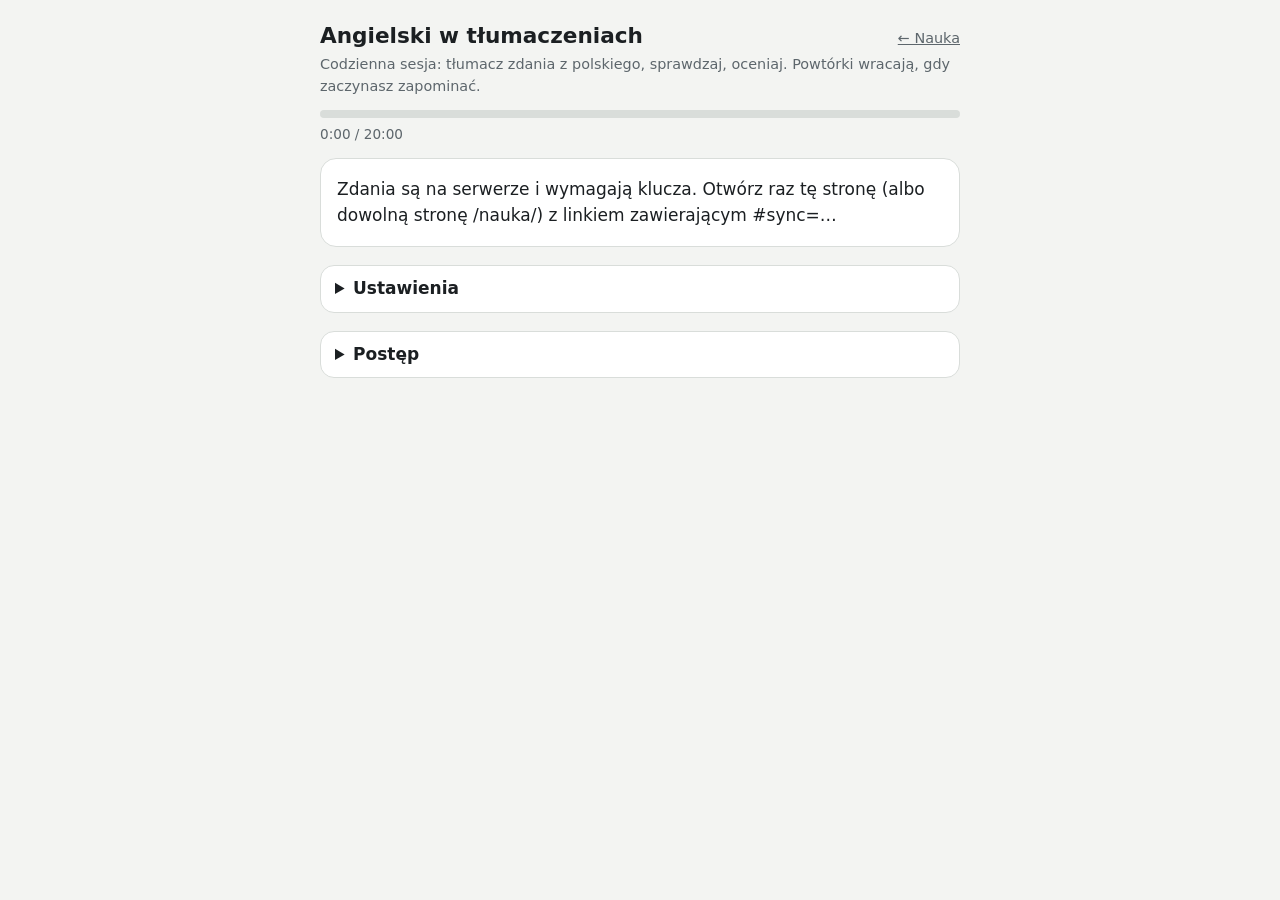
==== angielski/index.html @ 7c8fccb3 "Angielski: zdania z książek pobierane z serwera nieciecz zamiast z repo Dane (ang_dane_id, ang_dane_" ====
<!doctype html>
<html lang="pl"><head><link rel="manifest" href="../manifest.webmanifest"><meta name="theme-color" content="#c4122f"><link rel="apple-touch-icon" href="../ikona-192.png"><link rel="icon" href="../ikona-192.png"><script>if('serviceWorker' in navigator)navigator.serviceWorker.register('../sw.js',{scope:'../'})</script>
<meta charset="utf-8"><meta name="viewport" content="width=device-width,initial-scale=1,viewport-fit=cover">
<meta name="robots" content="noindex,nofollow,noarchive"><title>Angielski w tłumaczeniach</title>
<style>
:root{--bg:#f3f4f2;--panel:#fff;--ink:#1b1f22;--muted:#5d666c;--line:#d9ddda;--accent:#c4122f;--ok:#1f7a3f;--warn:#a86400;--bad:#b3261e;--soft:#eef1ef}
@media (prefers-color-scheme: dark){:root:not([data-theme="light"]){--bg:#141719;--panel:#1d2124;--ink:#e8eae8;--muted:#9aa3a8;--line:#30363a;--accent:#ff5468;--ok:#4cc77a;--warn:#e0a040;--bad:#ff6b5e;--soft:#252a2d;color-scheme:dark}}
:root[data-theme="dark"]{--bg:#141719;--panel:#1d2124;--ink:#e8eae8;--muted:#9aa3a8;--line:#30363a;--accent:#ff5468;--ok:#4cc77a;--warn:#e0a040;--bad:#ff6b5e;--soft:#252a2d;color-scheme:dark}
*{box-sizing:border-box}
body{margin:0;background:var(--bg);color:var(--ink);font:17px/1.5 system-ui,sans-serif;padding:20px 16px 40px}
.w{max-width:640px;margin:0 auto}
.top{display:flex;justify-content:space-between;align-items:baseline;gap:12px}
h1{margin:0;font-size:1.35rem}.top a{color:var(--muted);font-size:.9rem}
.sub{color:var(--muted);font-size:.9rem;margin:2px 0 12px}
.bar{height:8px;background:var(--line);border-radius:4px;overflow:hidden}.bar i{display:block;height:100%;background:var(--ok);width:0;transition:width .3s}
.stat{display:flex;justify-content:space-between;color:var(--muted);font-size:.85rem;margin:6px 0 14px;gap:8px;flex-wrap:wrap}
.card{background:var(--panel);border:1px solid var(--line);border-radius:16px;padding:18px 16px}
.src{color:var(--muted);font-size:.8rem;margin-bottom:8px;display:flex;justify-content:space-between;gap:8px}
.pl{font-size:1.2rem;font-weight:600;margin:0 0 14px}
textarea{width:100%;min-height:80px;font:inherit;padding:10px 12px;border:1px solid var(--line);border-radius:10px;background:var(--bg);color:var(--ink);resize:vertical}
.row{display:flex;gap:8px;flex-wrap:wrap;margin-top:10px}
button{font:inherit;font-size:.95rem;border:1px solid var(--line);background:var(--soft);color:var(--ink);border-radius:10px;padding:9px 14px;cursor:pointer}
button.pri{background:var(--accent);border-color:var(--accent);color:#fff;font-weight:600}
button:disabled{opacity:.5}
.en{font-size:1.12rem;margin:14px 0 4px;padding:10px 12px;background:var(--soft);border-radius:10px}
.en .miss{text-decoration:underline 2px var(--bad);text-underline-offset:3px;font-weight:600}
.you{font-size:.95rem;color:var(--muted);margin:6px 0}.you .bad{color:var(--bad);text-decoration:line-through}
.score{font-size:.85rem;font-weight:600;margin:4px 0 0}
.g{display:grid;grid-template-columns:repeat(4,1fr);gap:6px;margin-top:12px}
.g button{padding:10px 4px;font-size:.88rem;line-height:1.2}.g small{display:block;color:var(--muted);font-size:.72rem;margin-top:2px}
.g .s{outline:2px solid var(--accent)}
.done{text-align:center;padding:26px 10px}.done h2{margin:0 0 6px}
details{margin-top:18px;background:var(--panel);border:1px solid var(--line);border-radius:14px;padding:10px 14px}
summary{cursor:pointer;font-weight:600}
label.f{display:flex;justify-content:space-between;align-items:center;gap:10px;margin:10px 0;font-size:.95rem}
select,input[type=number]{font:inherit;font-size:.95rem;padding:5px 8px;border-radius:8px;border:1px solid var(--line);background:var(--bg);color:var(--ink)}
.small{font-size:.82rem;color:var(--muted)}
table{width:100%;border-collapse:collapse;font-size:.85rem}td{padding:3px 4px;border-bottom:1px solid var(--line)}td.n{text-align:right;white-space:nowrap;color:var(--muted)}
.hist{display:flex;gap:4px;margin-top:8px}.hist div{flex:1;height:26px;border-radius:5px;background:var(--line)}
.kbd{font-size:.75rem;color:var(--muted)}
@media (max-width:420px){.g{grid-template-columns:repeat(2,1fr)}}
</style></head><body><div class="w">
<div class="top"><h1>Angielski w tłumaczeniach</h1><a href="../">← Nauka</a></div>
<p class="sub">Codzienna sesja: tłumacz zdania z polskiego, sprawdzaj, oceniaj. Powtórki wracają, gdy zaczynasz zapominać.</p>
<div class="bar"><i id="pas"></i></div>
<div class="stat"><span id="czas">0:00 / 20:00</span><span id="licz"></span></div>
<div id="glowna" class="card">Wczytywanie zdań…</div>

<details id="ust"><summary>Ustawienia</summary>
<label class="f">Nowych zdań dziennie <input type="number" id="u_nowe" min="0" max="60" step="5"></label>
<label class="f">Minut dziennie <input type="number" id="u_min" min="5" max="90" step="5"></label>
<label class="f">Źródło nowych zdań <select id="u_zr"><option value="mix">oba podręczniki na zmianę</option><option value="id">tylko Idiomy B1–C2</option><option value="pv">tylko Phrasal verbs</option></select></label>
<label class="f">Phrasal verbs od rozdziału <select id="u_od"></select></label>
<label class="f">Tryb odpowiedzi <select id="u_tryb"><option value="pisz">piszę zdanie</option><option value="mow">mówię na głos, potem odsłaniam</option></select></label>
<label class="f">Czytaj odpowiedź na głos po odsłonięciu <input type="checkbox" id="u_tts"></label>
<p class="small">Skróty: Enter sprawdza, 1–4 oceniają, spacja odtwarza wymowę (gdy pole tekstu nie jest aktywne).</p>
</details>

<details><summary>Postęp</summary>
<div id="postep" class="small"></div>
<div class="hist" id="hist"></div>
<p class="small" id="sync">Zapis tylko w tej przeglądarce. Synchronizacja: otwórz raz adres z #sync=&lt;klucz&gt;.</p>
</details>
</div>
<script>
// Dane: zdania z podręczników „Angielski w tłumaczeniach” (Preston Publishing), kopia prywatna właściciela.
const API='https://nieciecz.taile0bd49.ts.net:8443/sync/';
const SERWIS='angielski',LS='nauka_ang_stan';
let KLUCZ=null;try{const m=location.hash.match(/sync=([\w-]+)/);if(m){localStorage.setItem('nauka_sync_klucz',m[1]);history.replaceState(null,'',location.pathname)}KLUCZ=localStorage.getItem('nauka_sync_klucz')}catch(e){}
const $=s=>document.querySelector(s);
const ls={get:k=>{try{return localStorage.getItem(k)}catch(e){return null}},set:(k,v)=>{try{localStorage.setItem(k,v)}catch(e){}}};
const dz=d=>{const x=new Date(d);x.setMinutes(x.getMinutes()-x.getTimezoneOffset());return x.toISOString().slice(0,10)};
const DZIS=dz(new Date());
const dodajDni=(d,n)=>dz(new Date(d+'T12:00:00').getTime()+n*864e5);
const INT=[0,1,3,7,14,30,60,120,240,365];

// ---------- stan ----------
// {c:{id:{b,d,t,n}}, dni:{data:{ms,ile,t}}, u:{...,t}}
let S={c:{},dni:{},u:{}};
try{S=Object.assign(S,JSON.parse(ls.get(LS)||'{}'))}catch(e){}
const UST0={nowe:20,min:20,zr:'mix',od:1,tryb:'pisz',tts:true};
const U=()=>Object.assign({},UST0,S.u);
function scal(a,b){
 const r=JSON.parse(JSON.stringify(a||{}));r.c=r.c||{};r.dni=r.dni||{};r.u=r.u||{};
 b=b||{};
 for(const k in b.c||{}){const x=b.c[k];if(!r.c[k]||x.t>r.c[k].t)r.c[k]=x}
 for(const k in b.dni||{}){const x=b.dni[k];if(!r.dni[k]||x.t>r.dni[k].t)r.dni[k]=x}
 if(b.u&&(!r.u.t||b.u.t>r.u.t))r.u=b.u;
 return r;
}
const zapiszLok=()=>ls.set(LS,JSON.stringify(S));

// ---------- dane ----------
let ZD=[],PO={},TYT={};
function dekoduj(b64){const k='nauka';const bin=atob(b64.trim());const u=new Uint8Array(bin.length);for(let i=0;i<bin.length;i++)u[i]=bin.charCodeAt(i)^k.charCodeAt(i%k.length);return JSON.parse(new TextDecoder().decode(u))}
// Treść książek leży na serwerze nieciecz (usługa nauka-sync, serwisy ang_dane_id i ang_dane_pv), dostępna tylko z kluczem.
// Kopia w localStorage pozwala ćwiczyć offline i przyspiesza start.
async function wczytaj(){
 for(const z of ['pv','id']){
  const LK='nauka_ang_dane_'+z;let b64=ls.get(LK);
  const swiezy=KLUCZ?fetch(API+KLUCZ+'/ang_dane_'+z,{cache:'no-store'}).then(r=>r.ok?r.json():null).then(j=>{const d=j&&j.v&&j.v.d;if(d&&d!==ls.get(LK))ls.set(LK,d);return d}).catch(()=>null):Promise.resolve(null);
  if(!b64)b64=await swiezy;
  if(!b64)continue;
  try{const d=dekoduj(b64);TYT[z]=d.t;for(const s of d.s){s.z=z;ZD.push(s);PO[s.id]=s}}catch(e){}
 }
}

// ---------- kolejka dnia ----------
let Q=[],biez=null,ileNowych=0,ileZrob=0,poprawek={};
function nowePula(z){
 const u=U();
 return ZD.filter(s=>s.z===z&&!S.c[s.id]&&(z!=='pv'||s.u>=u.od));
}
function zbudujKolejke(dodatkoweNowe){
 const u=U();
 const dzis=S.dni[DZIS]||{};
 const due=ZD.filter(s=>S.c[s.id]&&S.c[s.id].d<=DZIS).sort((a,b)=>S.c[a.id].d<S.c[b.id].d?-1:1);
 let limit=dodatkoweNowe!=null?dodatkoweNowe:Math.max(0,u.nowe-(dzis.nowe||0));
 const pv=nowePula('pv'),id=nowePula('id');let nowe=[];
 if(u.zr==='pv')nowe=pv.slice(0,limit);
 else if(u.zr==='id'||!pv.length)nowe=id.slice(0,limit);
 else{let i=0,j=0;while(nowe.length<limit&&(i<pv.length||j<id.length)){if(j<id.length)nowe.push(id[j++]);if(nowe.length<limit&&i<pv.length)nowe.push(pv[i++])}}
 if(!id.length&&u.zr!=='pv')nowe=nowe.length?nowe:pv.slice(0,limit);
 // przeplot: powtórki i nowe na zmianę (najpierw 3 powtórki)
 Q=[];let a=due.slice(0,120),b=nowe;
 while(a.length||b.length){for(let k=0;k<3&&a.length;k++)Q.push(a.shift());if(b.length)Q.push(b.shift())}
 ileNowych=nowe.length;
}

// ---------- porównanie odpowiedzi ----------
const SKR=[[/\bcan['’]t\b/g,'can not'],[/\bcannot\b/g,'can not'],[/\bwon['’]t\b/g,'will not'],[/\bshan['’]t\b/g,'shall not'],[/n['’]t\b/g,' not'],[/['’]m\b/g,' am'],[/['’]re\b/g,' are'],[/['’]ve\b/g,' have'],[/['’]ll\b/g,' will'],[/['’]d\b/g," 'd"],[/['’]s\b/g," 's"]];
function norm(t){t=t.toLowerCase().replace(/[‘’`]/g,"'");for(const [r,z] of SKR)t=t.replace(r,z);return t}
function tokeny(t){return norm(t).replace(/\([^)]*\)/g,' ').split(/[^a-z0-9'\/-]+/).filter(Boolean)}
const ALT={"'s":['is','has'],"'d":['would','had']};
function pasuje(e,y){if(e===y)return true;if(ALT[e]&&ALT[e].includes(y))return true;if(ALT[y]&&ALT[y].includes(e))return true;if(e.includes('/'))return e.split('/').includes(y);if(e.replace(/-/g,'')===y.replace(/-/g,''))return true;return false}
function lcs(E,Y){const n=E.length,m=Y.length,D=Array.from({length:n+1},()=>new Array(m+1).fill(0));
 for(let i=n-1;i>=0;i--)for(let j=m-1;j>=0;j--)D[i][j]=pasuje(E[i],Y[j])?D[i+1][j+1]+1:Math.max(D[i+1][j],D[i][j+1]);
 const ok=new Set(),okY=new Set();let i=0,j=0;while(i<n&&j<m){if(pasuje(E[i],Y[j])){ok.add(i);okY.add(j);i++;j++}else if(D[i+1][j]>=D[i][j+1])i++;else j++}
 return {ok,okY,n:D[0][0]}}
const esc=s=>s.replace(/[&<>"]/g,c=>({'&':'&amp;','<':'&lt;','>':'&gt;','"':'&quot;'}[c]));
function porownaj(en,odp){
 // podświetlenie brakujących słów w oryginalnym zapisie zdania
 const czesci=en.split(/(\s+)/);const E=[],mapa=[];
 czesci.forEach((c,i)=>{if(/\S/.test(c)){const t=tokeny(c.replace(/[()]/g,''));t.forEach(x=>{E.push(x);mapa.push(i)})}});
 const Y=tokeny(odp);const r=lcs(E,Y);
 const brak=new Set();E.forEach((x,i)=>{if(!r.ok.has(i))brak.add(mapa[i])});
 const opc=new Set();czesci.forEach((c,i)=>{if(/^\(|\)$/.test(c.trim()))opc.add(i)});
 const html=czesci.map((c,i)=>brak.has(i)&&!opc.has(i)?'<span class="miss">'+esc(c)+'</span>':esc(c)).join('');
 const Ys=odp.split(/(\s+)/);let k=0;const yh=Ys.map(c=>{if(!/\S/.test(c))return esc(c);const t=tokeny(c);if(!t.length)return esc(c);let dobre=true;t.forEach(()=>{if(!r.okY.has(k))dobre=false;k++});return dobre?esc(c):'<span class="bad">'+esc(c)+'</span>'}).join('');
 const wym=E.filter((x,i)=>!opc.has(mapa[i])).length||1;
 const p=Math.min(1,r.n/Math.max(wym,Y.length));
 return {html,yh,p};
}

// ---------- czas ----------
let ostatniRuch=Date.now(),tik=Date.now();
['keydown','pointerdown','input'].forEach(e=>document.addEventListener(e,()=>ostatniRuch=Date.now(),true));
function dzien(){return S.dni[DZIS]=S.dni[DZIS]||{ms:0,ile:0,nowe:0,t:0}}
setInterval(()=>{const t=Date.now();if(!document.hidden&&t-ostatniRuch<120000&&biez){const d=dzien();d.ms+=t-tik;d.t=t}tik=t;pokazCzas()},1000);
function pokazCzas(){const d=S.dni[DZIS]||{ms:0},u=U(),cel=u.min*60000;const s=Math.floor(d.ms/1000);
 $('#czas').textContent=Math.floor(s/60)+':'+String(s%60).padStart(2,'0')+' / '+u.min+':00';
 $('#pas').style.width=Math.min(100,100*d.ms/cel)+'%';
 if(d.ms>=cel&&!d.zal){d.zal=1;d.t=Date.now();zaliczDzis()}
}

// ---------- ekran ----------
function licznik(){const zost=Q.length+(biez?1:0);$('#licz').textContent='zrobione dziś: '+((S.dni[DZIS]||{}).ile||0)+' · w kolejce: '+zost}
function zrodlo(s){return s.z==='pv'?'Phrasal verbs · '+s.u+'. '+(TYT.pv[s.u]||''):'Idiomy · '+s.u+'. '+((TYT.id||{})[s.u]||'')}
function nastepne(){
 biez=Q.shift()||null;licznik();
 if(!biez){koniec();return}
 const u=U(),st=S.c[biez.id];
 $('#glowna').innerHTML='<div class="src"><span>'+esc(zrodlo(biez))+'</span><span>'+(st?'powtórka':'nowe')+'</span></div>'+
  '<p class="pl">'+esc(biez.pl)+'</p>'+
  (u.tryb==='pisz'?'<textarea id="odp" placeholder="Twoje tłumaczenie po angielsku" autocapitalize="sentences" spellcheck="false"></textarea>':'<p class="small">Powiedz zdanie na głos po angielsku, potem odsłoń.</p>')+
  '<div class="row">'+(u.tryb==='pisz'?'<button class="pri" id="spr">Sprawdź</button>'+(SR?'<button id="mik">🎤 Powiedz</button>':''):'<button class="pri" id="spr">Odsłoń</button>')+'</div><div id="wyn"></div>';
 $('#spr').onclick=sprawdz;
 if($('#mik'))$('#mik').onclick=mikrofon;
 const t=$('#odp');if(t){t.focus();t.addEventListener('keydown',e=>{if(e.key==='Enter'&&!e.shiftKey){e.preventDefault();sprawdz()}})}
}
let sugestia=3;
function sprawdz(){
 if(!biez||$('#wyn').dataset.ok)return;$('#wyn').dataset.ok=1;
 const t=$('#odp'),odp=t?t.value.trim():'';if(t)t.readOnly=true;$('#spr').disabled=true;if($('#mik'))$('#mik').disabled=true;
 let h='';
 if(t&&odp){const r=porownaj(biez.en,odp);h+='<div class="en">'+r.html+'</div><div class="you">'+r.yh+'</div>';
  const p=Math.round(r.p*100);sugestia=p>=95?3:p>=75?2:1;h+='<div class="score" style="color:var(--'+(p>=95?'ok':p>=75?'warn':'bad')+')">Zgodność z wersją z książki: '+p+'%</div>'}
 else{h+='<div class="en">'+esc(biez.en)+'</div>';sugestia=3}
 const st=S.c[biez.id],b=st?st.b:0;
 const nz=g=>{const nb=nowyStan(b,g,!st).b;return g===1?'dziś':INT[nb]===1?'jutro':INT[nb]+' dni'};
 h+='<div class="row"><button id="tts">🔊 Wymowa</button></div>';
 h+='<div class="g">'+[[1,'Nie umiałem'],[2,'Trudne'],[3,'Dobrze'],[4,'Łatwe']].map(([g,n])=>'<button data-g="'+g+'"'+(g===sugestia?' class="s"':'')+'>'+n+'<small>'+g+' · '+nz(g)+'</small></button>').join('')+'</div>';
 $('#wyn').innerHTML=h;
 $('#tts').onclick=()=>mow(biez.en);
 $('#wyn').querySelectorAll('[data-g]').forEach(x=>x.onclick=()=>ocen(+x.dataset.g));
 if(U().tts)mow(biez.en);
}
function nowyStan(b,g,nowe){
 if(g===1)return {b:0,dni:0};
 if(g===2)return {b:Math.max(1,nowe?1:b),dni:Math.max(1,Math.round(INT[Math.max(1,b)]/2))};
 const nb=Math.min(INT.length-1,(nowe&&g===4)?5:b+(g===4?2:1));return {b:nb,dni:INT[nb]};
}
function ocen(g){
 if(!biez)return;const st=S.c[biez.id],nowe=!st,r=nowyStan(st?st.b:0,g,nowe);
 const d=dzien();d.ile++;if(nowe)d.nowe=(d.nowe||0)+1;d.t=Date.now();
 S.c[biez.id]={b:r.b,d:dodajDni(DZIS,r.dni),t:Date.now(),n:(st?st.n:0)+1};
 if(g===1){poprawek[biez.id]=(poprawek[biez.id]||0)+1;if(poprawek[biez.id]<=3)Q.splice(Math.min(Q.length,5),0,biez)}
 zapiszLok();wyslij();nastepne();
}
function koniec(){
 const d=S.dni[DZIS]||{ms:0},u=U(),min=Math.round(d.ms/60000);
 if(!d.zal&&(d.ile||0)>0){dzien().zal=1;dzien().t=Date.now();zaliczDzis();zapiszLok();wyslij()}
 $('#glowna').innerHTML='<div class="done"><h2>Na dziś gotowe</h2><p class="small">'+(d.ile||0)+' zdań, '+min+' min. Jutro czekają powtórki i nowe zdania.</p>'+
  '<div class="row" style="justify-content:center"><button class="pri" id="wiecej">Jeszcze 10 nowych</button></div></div>';
 $('#wiecej').onclick=()=>{zbudujKolejke(10);nastepne()};
 rysujPostep();
}

// ---------- mowa ----------
let glos=null;function wybierzGlos(){const v=speechSynthesis.getVoices();glos=v.find(x=>/en-GB/i.test(x.lang)&&/Google|Natural|Daniel|Serena/i.test(x.name))||v.find(x=>/en-GB/i.test(x.lang))||v.find(x=>/^en/i.test(x.lang))||null}
if('speechSynthesis' in window){wybierzGlos();speechSynthesis.onvoiceschanged=wybierzGlos}
function mow(t){if(!('speechSynthesis' in window))return;speechSynthesis.cancel();const u=new SpeechSynthesisUtterance(t.replace(/\//g,' or ').replace(/[()]/g,''));u.lang='en-GB';if(glos)u.voice=glos;u.rate=.95;speechSynthesis.speak(u)}
const SR=window.SpeechRecognition||window.webkitSpeechRecognition;
function mikrofon(){const r=new SR();r.lang='en-GB';r.interimResults=true;const t=$('#odp'),pocz=t.value?t.value+' ':'';$('#mik').textContent='🎤 słucham…';
 r.onresult=e=>{let s='';for(const x of e.results)s+=x[0].transcript;t.value=pocz+s};r.onend=()=>{if($('#mik'))$('#mik').textContent='🎤 Powiedz'};r.start()}

document.addEventListener('keydown',e=>{
 if(e.target.tagName==='TEXTAREA'||e.target.tagName==='INPUT'||e.target.tagName==='SELECT')return;
 if($('#wyn')&&$('#wyn').dataset.ok){if(/^[1-4]$/.test(e.key))ocen(+e.key);else if(e.key===' '){e.preventDefault();mow(biez.en)}else if(e.key==='Enter')ocen(sugestia)}
 else if(e.key==='Enter'&&$('#spr')){e.preventDefault();sprawdz()}
});

// ---------- lista dnia (/nauka/dzis/) ----------
async function zaliczDzis(){
 const k='angielski';let L={};try{L=JSON.parse(ls.get('jez_stan')||'{}')}catch(e){}
 L[DZIS]=L[DZIS]||{};L[DZIS][k]={v:true,t:Date.now()};ls.set('jez_stan',JSON.stringify(L));
 if(!KLUCZ)return;
 try{const url=API+KLUCZ+'/dzis';const r=await fetch(url,{cache:'no-store'});const j=r.ok?await r.json():{};const v=(j&&j.v)||{};
  if(v[DZIS]&&v[DZIS][k]&&v[DZIS][k].v)return;v[DZIS]=v[DZIS]||{};v[DZIS][k]={v:true,t:Date.now()};
  await fetch(url,{method:'PUT',headers:{'Content-Type':'application/json'},body:JSON.stringify({v})})}catch(e){}
}

// ---------- postęp ----------
function rysujPostep(){
 const z={pv:[0,0,0],id:[0,0,0]};
 for(const s of ZD){const c=S.c[s.id];const a=z[s.z];if(!c)a[0]++;else if(c.b>=4)a[2]++;else a[1]++}
 const w=(n,a)=>a[0]+a[1]+a[2]?'<tr><td>'+n+'</td><td class="n">'+a[1]+' w nauce</td><td class="n">'+a[2]+' utrwalone</td><td class="n">'+a[0]+' przed tobą</td></tr>':'';
 const jutro=ZD.filter(s=>S.c[s.id]&&S.c[s.id].d===dodajDni(DZIS,1)).length;
 $('#postep').innerHTML='<table>'+w('Idiomy B1–C2',z.id)+w('Phrasal verbs',z.pv)+'</table><p>Jutro powtórek: '+jutro+'. „Utrwalone” to zdania z odstępem co najmniej 2 tygodni.</p>';
 let hs='';for(let i=13;i>=0;i--){const d=dodajDni(DZIS,-i),x=S.dni[d]||{};const m=Math.round((x.ms||0)/60000);
  hs+='<div title="'+d+': '+m+' min, '+(x.ile||0)+' zdań" style="background:'+(m?'color-mix(in srgb,var(--ok) '+Math.min(100,25+m*4)+'%,var(--line))':'var(--line)')+'"></div>'}
 $('#hist').innerHTML=hs;
}

// ---------- ustawienia ----------
function ustawienia(){
 const u=U();$('#u_nowe').value=u.nowe;$('#u_min').value=u.min;$('#u_zr').value=u.zr;$('#u_tryb').value=u.tryb;$('#u_tts').checked=!!u.tts;
 const tp=TYT.pv||{};$('#u_od').innerHTML=Object.keys(tp).map(k=>'<option value="'+k+'">'+k+'. '+esc(tp[k])+'</option>').join('');$('#u_od').value=u.od;
 const zm=()=>{S.u={nowe:+$('#u_nowe').value||0,min:+$('#u_min').value||20,zr:$('#u_zr').value,od:+$('#u_od').value||1,tryb:$('#u_tryb').value,tts:$('#u_tts').checked,t:Date.now()};zapiszLok();wyslij();pokazCzas()};
 ['#u_nowe','#u_min','#u_zr','#u_od','#u_tryb','#u_tts'].forEach(s=>$(s).onchange=()=>{zm();if(!$('#wyn')||!$('#wyn').dataset.ok){if(biez)Q.unshift(biez);zbudujKolejke();nastepne()}});
}

// ---------- synchronizacja ----------
const info=t=>$('#sync').textContent=t;
async function pobierz(){const r=await fetch(API+KLUCZ+'/'+SERWIS,{cache:'no-store'});if(!r.ok)throw 0;return (await r.json()).v||{}}
let trwa=false,znowu=false;
async function wyslij(){if(!KLUCZ)return;if(trwa){znowu=true;return}trwa=true;
 try{S=scal(S,await pobierz());const r=await fetch(API+KLUCZ+'/'+SERWIS,{method:'PUT',headers:{'Content-Type':'application/json'},body:JSON.stringify({v:S})});if(!r.ok)throw 0;zapiszLok();info('Zsynchronizowano '+new Date().toLocaleTimeString('pl-PL',{hour:'2-digit',minute:'2-digit'}))}
 catch(e){info('Offline, zapisano w tej przeglądarce')}trwa=false;if(znowu){znowu=false;wyslij()}}
async function synchro(){if(!KLUCZ)return;try{const zd=await pobierz();S=scal(S,zd);zapiszLok();if(JSON.stringify(scal(zd,S))!==JSON.stringify(zd))await wyslij();else info('Zsynchronizowano '+new Date().toLocaleTimeString('pl-PL',{hour:'2-digit',minute:'2-digit'}))}catch(e){info('Offline, zapisano w tej przeglądarce')}}
document.addEventListener('visibilitychange',()=>{if(!document.hidden){if(dz(new Date())!==DZIS)location.reload();else synchro()}});

(async()=>{
 await wczytaj();
 if(!ZD.length){$('#glowna').innerHTML=KLUCZ?'Nie udało się pobrać zdań z serwera. Sprawdź połączenie i odśwież stronę.':'Zdania są na serwerze i wymagają klucza. Otwórz raz tę stronę (albo dowolną stronę /nauka/) z linkiem zawierającym #sync=…';return}
 await Promise.race([synchro(),new Promise(r=>setTimeout(r,2500))]);
 ustawienia();zbudujKolejke();nastepne();rysujPostep();pokazCzas();
})();
</script></body></html>
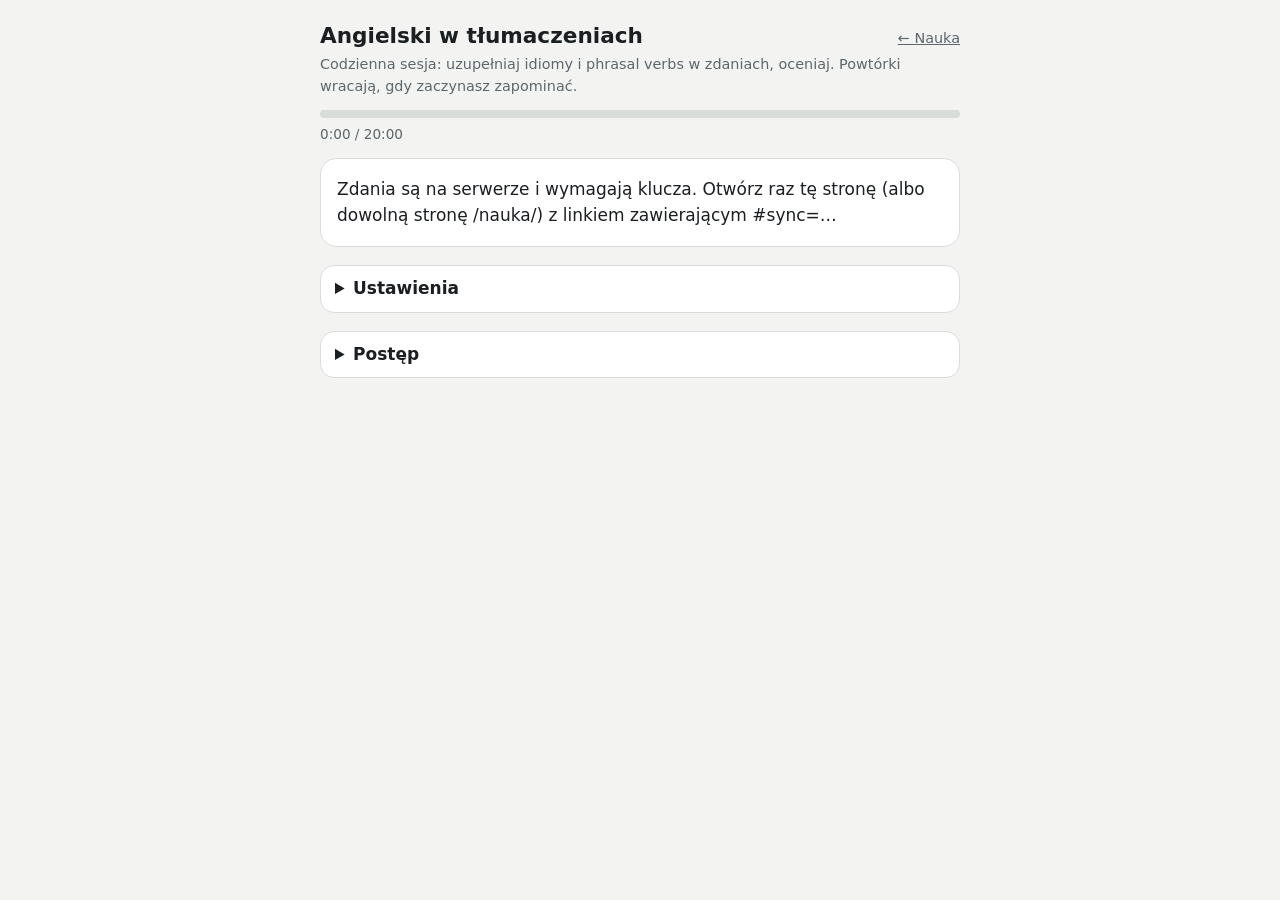
==== commit 499fd771: "Angielski: domyślnie luki na idiom / phrasal verb zamiast całych zdań Nowy tryb „uzupełniam idiom w " ====
--- a/angielski/index.html
+++ b/angielski/index.html
@@ -38,10 +38,15 @@
 table{width:100%;border-collapse:collapse;font-size:.85rem}td{padding:3px 4px;border-bottom:1px solid var(--line)}td.n{text-align:right;white-space:nowrap;color:var(--muted)}
 .hist{display:flex;gap:4px;margin-top:8px}.hist div{flex:1;height:26px;border-radius:5px;background:var(--line)}
 .kbd{font-size:.75rem;color:var(--muted)}
+.enl{font-size:1.08rem;line-height:2.1;margin:0 0 4px}
+.luka{font:inherit;font-size:1rem;padding:2px 6px;border:none;border-bottom:2px solid var(--accent);background:var(--soft);color:var(--ink);border-radius:6px 6px 0 0;max-width:100%}
+.luka.tak{border-color:var(--ok);color:var(--ok);font-weight:600}.luka.nie{border-color:var(--bad);color:var(--bad);text-decoration:line-through}
+.pop{color:var(--ok);font-weight:600;margin-left:4px}
+.haslo{margin:12px 0 0;padding:10px 12px;border-left:3px solid var(--accent);background:var(--soft);border-radius:0 10px 10px 0;font-size:.95rem}
 @media (max-width:420px){.g{grid-template-columns:repeat(2,1fr)}}
 </style></head><body><div class="w">
 <div class="top"><h1>Angielski w tłumaczeniach</h1><a href="../">← Nauka</a></div>
-<p class="sub">Codzienna sesja: tłumacz zdania z polskiego, sprawdzaj, oceniaj. Powtórki wracają, gdy zaczynasz zapominać.</p>
+<p class="sub">Codzienna sesja: uzupełniaj idiomy i phrasal verbs w zdaniach, oceniaj. Powtórki wracają, gdy zaczynasz zapominać.</p>
 <div class="bar"><i id="pas"></i></div>
 <div class="stat"><span id="czas">0:00 / 20:00</span><span id="licz"></span></div>
 <div id="glowna" class="card">Wczytywanie zdań…</div>
@@ -51,7 +56,7 @@
 <label class="f">Minut dziennie <input type="number" id="u_min" min="5" max="90" step="5"></label>
 <label class="f">Źródło nowych zdań <select id="u_zr"><option value="mix">oba podręczniki na zmianę</option><option value="id">tylko Idiomy B1–C2</option><option value="pv">tylko Phrasal verbs</option></select></label>
 <label class="f">Phrasal verbs od rozdziału <select id="u_od"></select></label>
-<label class="f">Tryb odpowiedzi <select id="u_tryb"><option value="pisz">piszę zdanie</option><option value="mow">mówię na głos, potem odsłaniam</option></select></label>
+<label class="f">Tryb odpowiedzi <select id="u_tryb"><option value="luki">uzupełniam idiom w zdaniu</option><option value="mow">tłumaczę na głos, potem odsłaniam</option><option value="pisz">piszę całe zdanie</option></select></label>
 <label class="f">Czytaj odpowiedź na głos po odsłonięciu <input type="checkbox" id="u_tts"></label>
 <p class="small">Skróty: Enter sprawdza, 1–4 oceniają, spacja odtwarza wymowę (gdy pole tekstu nie jest aktywne).</p>
 </details>
@@ -78,7 +83,7 @@
 // {c:{id:{b,d,t,n}}, dni:{data:{ms,ile,t}}, u:{...,t}}
 let S={c:{},dni:{},u:{}};
 try{S=Object.assign(S,JSON.parse(ls.get(LS)||'{}'))}catch(e){}
-const UST0={nowe:20,min:20,zr:'mix',od:1,tryb:'pisz',tts:true};
+const UST0={nowe:20,min:20,zr:'mix',od:1,tryb:'luki',tts:true};
 const U=()=>Object.assign({},UST0,S.u);
 function scal(a,b){
  const r=JSON.parse(JSON.stringify(a||{}));r.c=r.c||{};r.dni=r.dni||{};r.u=r.u||{};
@@ -99,7 +104,7 @@
  for(const z of ['pv','id']){
   const LK='nauka_ang_dane_'+z;let b64=ls.get(LK);
   const swiezy=KLUCZ?fetch(API+KLUCZ+'/ang_dane_'+z,{cache:'no-store'}).then(r=>r.ok?r.json():null).then(j=>{const d=j&&j.v&&j.v.d;if(d&&d!==ls.get(LK))ls.set(LK,d);return d}).catch(()=>null):Promise.resolve(null);
-  if(!b64)b64=await swiezy;
+  const nowy=await Promise.race([swiezy,new Promise(r=>setTimeout(()=>r(null),b64?3000:20000))]);if(nowy)b64=nowy;
   if(!b64)continue;
   try{const d=dekoduj(b64);TYT[z]=d.t;for(const s of d.s){s.z=z;ZD.push(s);PO[s.id]=s}}catch(e){}
  }
@@ -166,26 +171,54 @@
 // ---------- ekran ----------
 function licznik(){const zost=Q.length+(biez?1:0);$('#licz').textContent='zrobione dziś: '+((S.dni[DZIS]||{}).ile||0)+' · w kolejce: '+zost}
 function zrodlo(s){return s.z==='pv'?'Phrasal verbs · '+s.u+'. '+(TYT.pv[s.u]||''):'Idiomy · '+s.u+'. '+((TYT.id||{})[s.u]||'')}
+// Tryb „luki”: angielskie zdanie z pustym miejscem na idiom / phrasal verb (g = indeksy słów, k = hasło ze słowniczka).
+function biegi(s){const g=s.g||[];const r=[];for(const i of g){if(r.length&&r[r.length-1][1]===i-1)r[r.length-1][1]=i;else r.push([i,i])}return r}
+const rdz=w=>w.replace(/^([^A-Za-z0-9’']*)(.*?)([^A-Za-z0-9’']*)$/,(m,a,b,c)=>a+'\u0000'+b+'\u0000'+c).split('\u0000');
+const rowne=(a,b)=>norm(a).replace(/[^a-z0-9' ]/g,' ').replace(/\s+/g,' ').trim()===norm(b).replace(/[^a-z0-9' ]/g,' ').replace(/\s+/g,' ').trim();
+function trybKarty(){const t=U().tryb;return t==='luki'&&!(biez.g&&biez.g.length)?'mow':t}
 function nastepne(){
  biez=Q.shift()||null;licznik();
  if(!biez){koniec();return}
- const u=U(),st=S.c[biez.id];
- $('#glowna').innerHTML='<div class="src"><span>'+esc(zrodlo(biez))+'</span><span>'+(st?'powtórka':'nowe')+'</span></div>'+
-  '<p class="pl">'+esc(biez.pl)+'</p>'+
-  (u.tryb==='pisz'?'<textarea id="odp" placeholder="Twoje tłumaczenie po angielsku" autocapitalize="sentences" spellcheck="false"></textarea>':'<p class="small">Powiedz zdanie na głos po angielsku, potem odsłoń.</p>')+
-  '<div class="row">'+(u.tryb==='pisz'?'<button class="pri" id="spr">Sprawdź</button>'+(SR?'<button id="mik">🎤 Powiedz</button>':''):'<button class="pri" id="spr">Odsłoń</button>')+'</div><div id="wyn"></div>';
+ const st=S.c[biez.id],tr=trybKarty();
+ let h='<div class="src"><span>'+esc(zrodlo(biez))+'</span><span>'+(st?'powtórka':'nowe')+'</span></div><p class="pl">'+esc(biez.pl)+'</p>';
+ if(tr==='luki'){
+  const T=biez.en.split(' '),R=biegi(biez);let i=0,out=[];
+  R.forEach((r,ri)=>{while(i<r[0])out.push(esc(T[i++]));
+   const sl=T.slice(r[0],r[1]+1);const p0=rdz(sl[0]),pN=rdz(sl[sl.length-1]);
+   const naj=(sl.length===1?rdz(sl[0])[1]:[rdz(sl[0])[1]].concat(sl.slice(1,-1),[rdz(sl[sl.length-1])[1]]).join(' '));
+   const lit=naj.split(' ').map(w=>w[0]+'…').join(' ');
+   out.push(esc(p0[0])+'<input class="luka" data-r="'+ri+'" data-ok="'+esc(naj)+'" data-lit="'+esc(lit)+'" placeholder="'+esc(naj[0])+'…" size="'+Math.max(4,naj.length+1)+'" autocapitalize="off" autocomplete="off" spellcheck="false">'+esc(pN[2]));
+   i=r[1]+1});
+  while(i<T.length)out.push(esc(T[i++]));
+  h+='<p class="enl">'+out.join(' ')+'</p><div class="row"><button class="pri" id="spr">Sprawdź</button><button id="podp">Podpowiedź</button></div>';
+ }else if(tr==='pisz'){
+  h+='<textarea id="odp" placeholder="Twoje tłumaczenie po angielsku" autocapitalize="sentences" spellcheck="false"></textarea><div class="row"><button class="pri" id="spr">Sprawdź</button>'+(SR?'<button id="mik">🎤 Powiedz</button>':'')+'</div>';
+ }else{
+  h+='<p class="small">Przetłumacz zdanie na głos albo w myślach, potem odsłoń.</p><div class="row"><button class="pri" id="spr">Odsłoń</button></div>';
+ }
+ $('#glowna').innerHTML=h+'<div id="wyn"></div>';
  $('#spr').onclick=sprawdz;
  if($('#mik'))$('#mik').onclick=mikrofon;
+ if($('#podp'))$('#podp').onclick=()=>document.querySelectorAll('.luka').forEach(x=>{x.placeholder=x.dataset.lit});
+ const L=[...document.querySelectorAll('.luka')];
+ L.forEach((x,j)=>x.addEventListener('keydown',e=>{if(e.key==='Enter'){e.preventDefault();if(j<L.length-1&&!L[j+1].value)L[j+1].focus();else sprawdz()}}));
+ if(L.length)L[0].focus();
  const t=$('#odp');if(t){t.focus();t.addEventListener('keydown',e=>{if(e.key==='Enter'&&!e.shiftKey){e.preventDefault();sprawdz()}})}
 }
 let sugestia=3;
 function sprawdz(){
  if(!biez||$('#wyn').dataset.ok)return;$('#wyn').dataset.ok=1;
- const t=$('#odp'),odp=t?t.value.trim():'';if(t)t.readOnly=true;$('#spr').disabled=true;if($('#mik'))$('#mik').disabled=true;
- let h='';
- if(t&&odp){const r=porownaj(biez.en,odp);h+='<div class="en">'+r.html+'</div><div class="you">'+r.yh+'</div>';
+ $('#spr').disabled=true;if($('#mik'))$('#mik').disabled=true;if($('#podp'))$('#podp').disabled=true;
+ const t=$('#odp'),odp=t?t.value.trim():'';if(t)t.readOnly=true;
+ let h='';const L=[...document.querySelectorAll('.luka')];
+ if(L.length){let dobre=0;
+  L.forEach(x=>{x.readOnly=true;const ok=rowne(x.value,x.dataset.ok);if(ok)dobre++;x.classList.add(ok?'tak':'nie');
+   if(!ok){const s=document.createElement('span');s.className='pop';s.textContent=x.dataset.ok;x.after(s)}});
+  sugestia=dobre===L.length?3:dobre>0||L.some(x=>x.value.trim())?2:1;
+  if(biez.k)h+='<div class="haslo">'+biez.k.map(k=>'<b>'+esc(k[0])+'</b>'+(k[1]?' · '+esc(k[1]):'')).join('<br>')+'</div>';
+ }else if(t&&odp){const r=porownaj(biez.en,odp);h+='<div class="en">'+r.html+'</div><div class="you">'+r.yh+'</div>';
   const p=Math.round(r.p*100);sugestia=p>=95?3:p>=75?2:1;h+='<div class="score" style="color:var(--'+(p>=95?'ok':p>=75?'warn':'bad')+')">Zgodność z wersją z książki: '+p+'%</div>'}
- else{h+='<div class="en">'+esc(biez.en)+'</div>';sugestia=3}
+ else{h+='<div class="en">'+esc(biez.en)+'</div>';sugestia=3;if(biez.k)h+='<div class="haslo">'+biez.k.map(k=>'<b>'+esc(k[0])+'</b>'+(k[1]?' · '+esc(k[1]):'')).join('<br>')+'</div>'}
  const st=S.c[biez.id],b=st?st.b:0;
  const nz=g=>{const nb=nowyStan(b,g,!st).b;return g===1?'dziś':INT[nb]===1?'jutro':INT[nb]+' dni'};
  h+='<div class="row"><button id="tts">🔊 Wymowa</button></div>';
@@ -193,6 +226,7 @@
  $('#wyn').innerHTML=h;
  $('#tts').onclick=()=>mow(biez.en);
  $('#wyn').querySelectorAll('[data-g]').forEach(x=>x.onclick=()=>ocen(+x.dataset.g));
+ if(document.activeElement&&document.activeElement.blur)document.activeElement.blur();
  if(U().tts)mow(biez.en);
 }
 function nowyStan(b,g,nowe){
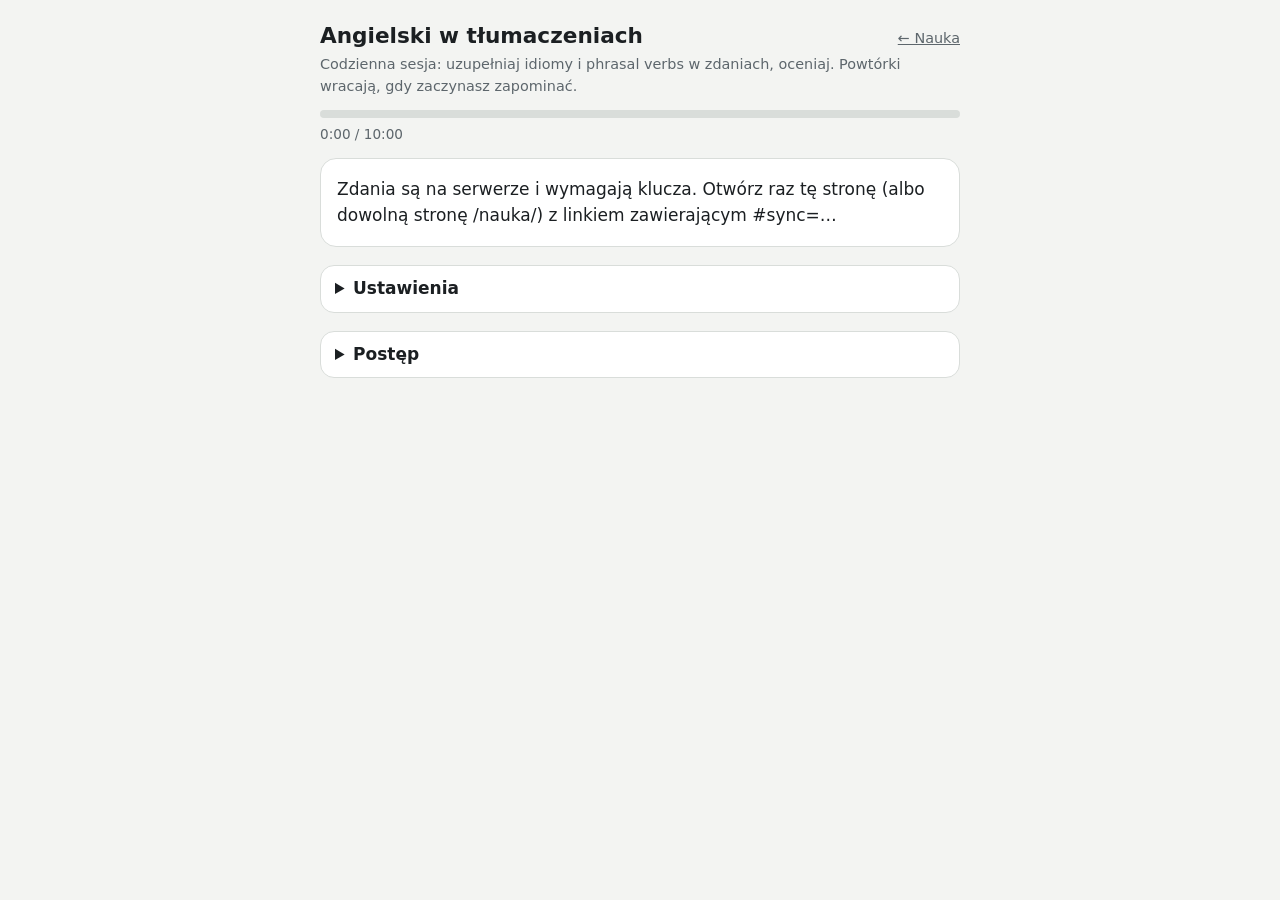
==== commit 0fce2821: "Angielski: domyślna sesja 10 minut zamiast 20 Co-Authored-By: Claude Opus 5.5 <noreply@anthropic.com" ====
--- a/angielski/index.html
+++ b/angielski/index.html
@@ -48,7 +48,7 @@
 <div class="top"><h1>Angielski w tłumaczeniach</h1><a href="../">← Nauka</a></div>
 <p class="sub">Codzienna sesja: uzupełniaj idiomy i phrasal verbs w zdaniach, oceniaj. Powtórki wracają, gdy zaczynasz zapominać.</p>
 <div class="bar"><i id="pas"></i></div>
-<div class="stat"><span id="czas">0:00 / 20:00</span><span id="licz"></span></div>
+<div class="stat"><span id="czas">0:00 / 10:00</span><span id="licz"></span></div>
 <div id="glowna" class="card">Wczytywanie zdań…</div>
 
 <details id="ust"><summary>Ustawienia</summary>
@@ -83,7 +83,7 @@
 // {c:{id:{b,d,t,n}}, dni:{data:{ms,ile,t}}, u:{...,t}}
 let S={c:{},dni:{},u:{}};
 try{S=Object.assign(S,JSON.parse(ls.get(LS)||'{}'))}catch(e){}
-const UST0={nowe:20,min:20,zr:'mix',od:1,tryb:'luki',tts:true};
+const UST0={nowe:20,min:10,zr:'mix',od:1,tryb:'luki',tts:true};
 const U=()=>Object.assign({},UST0,S.u);
 function scal(a,b){
  const r=JSON.parse(JSON.stringify(a||{}));r.c=r.c||{};r.dni=r.dni||{};r.u=r.u||{};
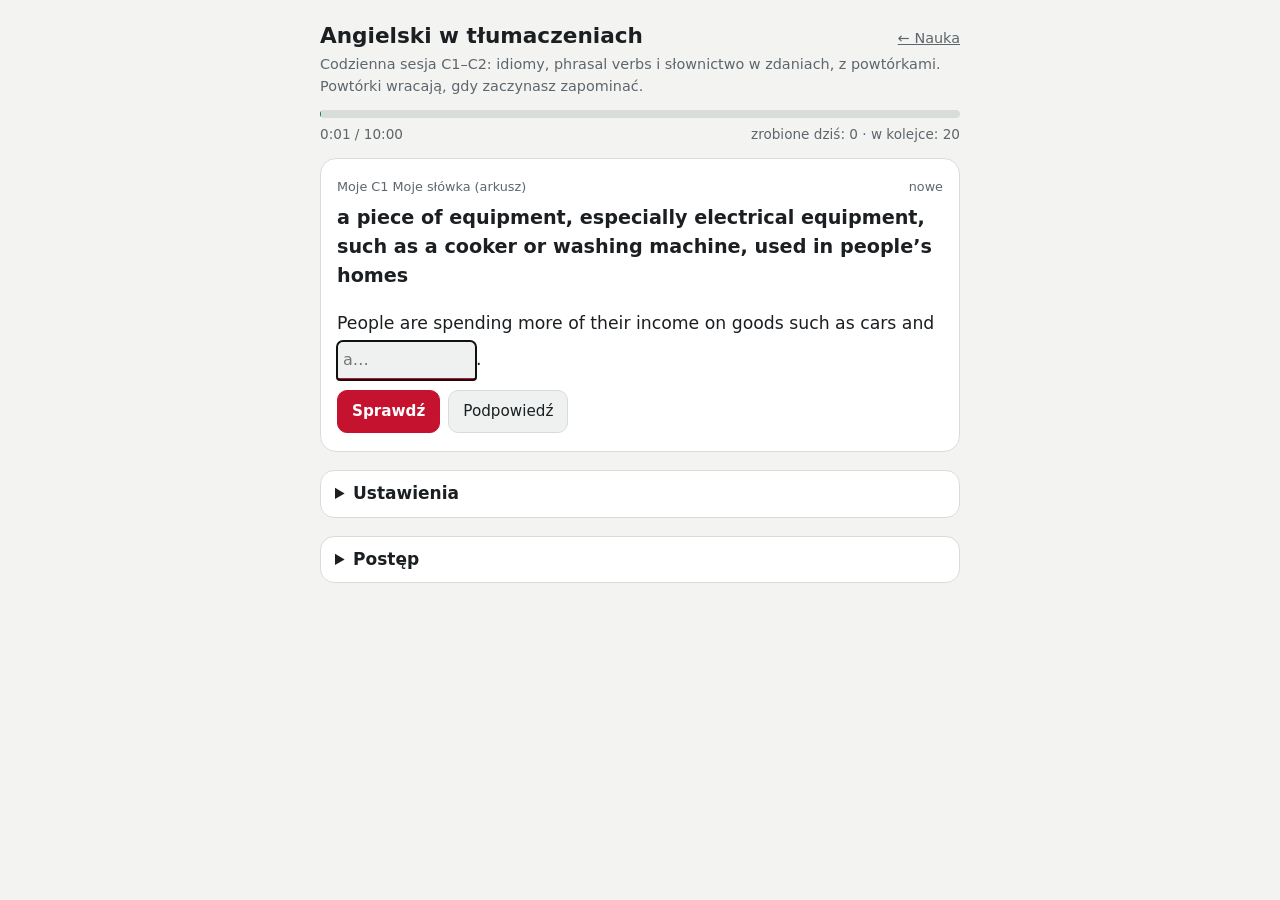
==== commit 81397e8f: "Angielski: talia „Moje słówka C1” i wybór źródeł Nowe źródło z arkusza „Angielski – Arkusz1” (82 has" ====
--- a/angielski/index.html
+++ b/angielski/index.html
@@ -33,6 +33,7 @@
 details{margin-top:18px;background:var(--panel);border:1px solid var(--line);border-radius:14px;padding:10px 14px}
 summary{cursor:pointer;font-weight:600}
 label.f{display:flex;justify-content:space-between;align-items:center;gap:10px;margin:10px 0;font-size:.95rem}
+select{max-width:62%}
 select,input[type=number]{font:inherit;font-size:.95rem;padding:5px 8px;border-radius:8px;border:1px solid var(--line);background:var(--bg);color:var(--ink)}
 .small{font-size:.82rem;color:var(--muted)}
 table{width:100%;border-collapse:collapse;font-size:.85rem}td{padding:3px 4px;border-bottom:1px solid var(--line)}td.n{text-align:right;white-space:nowrap;color:var(--muted)}
@@ -43,10 +44,14 @@
 .luka.tak{border-color:var(--ok);color:var(--ok);font-weight:600}.luka.nie{border-color:var(--bad);color:var(--bad);text-decoration:line-through}
 .pop{color:var(--ok);font-weight:600;margin-left:4px}
 .haslo{margin:12px 0 0;padding:10px 12px;border-left:3px solid var(--accent);background:var(--soft);border-radius:0 10px 10px 0;font-size:.95rem}
+.zrl label{display:flex;gap:8px;align-items:center;margin:6px 0 0 4px;font-size:.92rem}
+.opcje{display:grid;gap:8px;margin-top:6px}.opcje button{text-align:left}.opcje .tak{border-color:var(--ok);background:color-mix(in srgb,var(--ok) 18%,var(--soft))}.opcje .nie{border-color:var(--bad);background:color-mix(in srgb,var(--bad) 15%,var(--soft))}
+.tw{width:100%;font:inherit;padding:9px 12px;border:1px solid var(--line);border-radius:10px;background:var(--bg);color:var(--ink)}
+.tw.tak{border-color:var(--ok);color:var(--ok);font-weight:600}.tw.nie{border-color:var(--bad);color:var(--bad)}
 @media (max-width:420px){.g{grid-template-columns:repeat(2,1fr)}}
 </style></head><body><div class="w">
 <div class="top"><h1>Angielski w tłumaczeniach</h1><a href="../">← Nauka</a></div>
-<p class="sub">Codzienna sesja: uzupełniaj idiomy i phrasal verbs w zdaniach, oceniaj. Powtórki wracają, gdy zaczynasz zapominać.</p>
+<p class="sub">Codzienna sesja C1–C2: idiomy, phrasal verbs i słownictwo w zdaniach, z powtórkami. Powtórki wracają, gdy zaczynasz zapominać.</p>
 <div class="bar"><i id="pas"></i></div>
 <div class="stat"><span id="czas">0:00 / 10:00</span><span id="licz"></span></div>
 <div id="glowna" class="card">Wczytywanie zdań…</div>
@@ -54,7 +59,7 @@
 <details id="ust"><summary>Ustawienia</summary>
 <label class="f">Nowych zdań dziennie <input type="number" id="u_nowe" min="0" max="60" step="5"></label>
 <label class="f">Minut dziennie <input type="number" id="u_min" min="5" max="90" step="5"></label>
-<label class="f">Źródło nowych zdań <select id="u_zr"><option value="mix">oba podręczniki na zmianę</option><option value="id">tylko Idiomy B1–C2</option><option value="pv">tylko Phrasal verbs</option></select></label>
+<div class="f" style="display:block">Źródła nowych zadań (na zmianę):<div id="u_zrl" class="zrl"></div></div>
 <label class="f">Phrasal verbs od rozdziału <select id="u_od"></select></label>
 <label class="f">Tryb odpowiedzi <select id="u_tryb"><option value="luki">uzupełniam idiom w zdaniu</option><option value="mow">tłumaczę na głos, potem odsłaniam</option><option value="pisz">piszę całe zdanie</option></select></label>
 <label class="f">Czytaj odpowiedź na głos po odsłonięciu <input type="checkbox" id="u_tts"></label>
@@ -83,7 +88,8 @@
 // {c:{id:{b,d,t,n}}, dni:{data:{ms,ile,t}}, u:{...,t}}
 let S={c:{},dni:{},u:{}};
 try{S=Object.assign(S,JSON.parse(ls.get(LS)||'{}'))}catch(e){}
-const UST0={nowe:20,min:10,zr:'mix',od:1,tryb:'luki',tts:true};
+const ZRODLA=[{z:'id',n:'Idiomy B1–C2 (w tłumaczeniach)'},{z:'pv',n:'Phrasal verbs (w tłumaczeniach)'},{z:'mo',n:'Moje słówka C1 i test'},{z:'de',n:'Destination C1 & C2'},{z:'ed',n:'Idiomy Edgard'}];
+const UST0={nowe:20,min:10,zl:null,od:1,tryb:'luki',tts:true};
 const U=()=>Object.assign({},UST0,S.u);
 function scal(a,b){
  const r=JSON.parse(JSON.stringify(a||{}));r.c=r.c||{};r.dni=r.dni||{};r.u=r.u||{};
@@ -98,12 +104,12 @@
 // ---------- dane ----------
 let ZD=[],PO={},TYT={};
 function dekoduj(b64){const k='nauka';const bin=atob(b64.trim());const u=new Uint8Array(bin.length);for(let i=0;i<bin.length;i++)u[i]=bin.charCodeAt(i)^k.charCodeAt(i%k.length);return JSON.parse(new TextDecoder().decode(u))}
-// Treść książek leży na serwerze nieciecz (usługa nauka-sync, serwisy ang_dane_id i ang_dane_pv), dostępna tylko z kluczem.
+// Własne słówka (dane_mo.txt) są w repo. Treść książek leży na serwerze nieciecz (usługa nauka-sync, serwisy ang_dane_id i ang_dane_pv), dostępna tylko z kluczem.
 // Kopia w localStorage pozwala ćwiczyć offline i przyspiesza start.
 async function wczytaj(){
- for(const z of ['pv','id']){
+ for(const {z} of ZRODLA){
   const LK='nauka_ang_dane_'+z;let b64=ls.get(LK);
-  const swiezy=KLUCZ?fetch(API+KLUCZ+'/ang_dane_'+z,{cache:'no-store'}).then(r=>r.ok?r.json():null).then(j=>{const d=j&&j.v&&j.v.d;if(d&&d!==ls.get(LK))ls.set(LK,d);return d}).catch(()=>null):Promise.resolve(null);
+  const swiezy=z==='mo'?fetch('dane_mo.txt',{cache:'no-cache'}).then(r=>r.ok?r.text():null).then(d=>{if(d&&d!==ls.get(LK))ls.set(LK,d);return d}).catch(()=>null):KLUCZ?fetch(API+KLUCZ+'/ang_dane_'+z,{cache:'no-store'}).then(r=>r.ok?r.json():null).then(j=>{const d=j&&j.v&&j.v.d;if(d&&d!==ls.get(LK))ls.set(LK,d);return d}).catch(()=>null):Promise.resolve(null);
   const nowy=await Promise.race([swiezy,new Promise(r=>setTimeout(()=>r(null),b64?3000:20000))]);if(nowy)b64=nowy;
   if(!b64)continue;
   try{const d=dekoduj(b64);TYT[z]=d.t;for(const s of d.s){s.z=z;ZD.push(s);PO[s.id]=s}}catch(e){}
@@ -112,6 +118,8 @@
 
 // ---------- kolejka dnia ----------
 let Q=[],biez=null,ileNowych=0,ileZrob=0,poprawek={};
+function wlaczone(){const u=U();const dost=ZRODLA.map(x=>x.z).filter(z=>ZD.some(s=>s.z===z));
+ let l=u.zl;if(!l){l=u.zr==='id'?['id']:u.zr==='pv'?['pv']:dost}return dost.filter(z=>l.includes(z))}
 function nowePula(z){
  const u=U();
  return ZD.filter(s=>s.z===z&&!S.c[s.id]&&(z!=='pv'||s.u>=u.od));
@@ -121,11 +129,8 @@
  const dzis=S.dni[DZIS]||{};
  const due=ZD.filter(s=>S.c[s.id]&&S.c[s.id].d<=DZIS).sort((a,b)=>S.c[a.id].d<S.c[b.id].d?-1:1);
  let limit=dodatkoweNowe!=null?dodatkoweNowe:Math.max(0,u.nowe-(dzis.nowe||0));
- const pv=nowePula('pv'),id=nowePula('id');let nowe=[];
- if(u.zr==='pv')nowe=pv.slice(0,limit);
- else if(u.zr==='id'||!pv.length)nowe=id.slice(0,limit);
- else{let i=0,j=0;while(nowe.length<limit&&(i<pv.length||j<id.length)){if(j<id.length)nowe.push(id[j++]);if(nowe.length<limit&&i<pv.length)nowe.push(pv[i++])}}
- if(!id.length&&u.zr!=='pv')nowe=nowe.length?nowe:pv.slice(0,limit);
+ const pule=wlaczone().map(nowePula).filter(p=>p.length);let nowe=[],i=0;
+ while(nowe.length<limit&&pule.some(p=>p.length)){const p=pule[i++%pule.length];if(p.length)nowe.push(p.shift())}
  // przeplot: powtórki i nowe na zmianę (najpierw 3 powtórki)
  Q=[];let a=due.slice(0,120),b=nowe;
  while(a.length||b.length){for(let k=0;k<3&&a.length;k++)Q.push(a.shift());if(b.length)Q.push(b.shift())}
@@ -170,18 +175,22 @@
 
 // ---------- ekran ----------
 function licznik(){const zost=Q.length+(biez?1:0);$('#licz').textContent='zrobione dziś: '+((S.dni[DZIS]||{}).ile||0)+' · w kolejce: '+zost}
-function zrodlo(s){return s.z==='pv'?'Phrasal verbs · '+s.u+'. '+(TYT.pv[s.u]||''):'Idiomy · '+s.u+'. '+((TYT.id||{})[s.u]||'')}
+function zrodlo(s){const n={id:'Idiomy',pv:'Phrasal verbs',mo:'Moje C1',de:'Destination',ed:'Edgard'}[s.z]||s.z;const t=(TYT[s.z]||{})[s.u];return n+(s.z==='mo'?'':' · '+s.u+'.')+(t?' '+t:'')}
 // Tryb „luki”: angielskie zdanie z pustym miejscem na idiom / phrasal verb (g = indeksy słów, k = hasło ze słowniczka).
 function biegi(s){const g=s.g||[];const r=[];for(const i of g){if(r.length&&r[r.length-1][1]===i-1)r[r.length-1][1]=i;else r.push([i,i])}return r}
 const rdz=w=>w.replace(/^([^A-Za-z0-9’']*)(.*?)([^A-Za-z0-9’']*)$/,(m,a,b,c)=>a+'\u0000'+b+'\u0000'+c).split('\u0000');
 const rowne=(a,b)=>norm(a).replace(/[^a-z0-9' ]/g,' ').replace(/\s+/g,' ').trim()===norm(b).replace(/[^a-z0-9' ]/g,' ').replace(/\s+/g,' ').trim();
-function trybKarty(){const t=U().tryb;return t==='luki'&&!(biez.g&&biez.g.length)?'mow':t}
+function trybKarty(){if(biez.typ)return biez.typ;const t=U().tryb;return t==='luki'&&!(biez.g&&biez.g.length)?'mow':t}
 function nastepne(){
  biez=Q.shift()||null;licznik();
  if(!biez){koniec();return}
  const st=S.c[biez.id],tr=trybKarty();
- let h='<div class="src"><span>'+esc(zrodlo(biez))+'</span><span>'+(st?'powtórka':'nowe')+'</span></div><p class="pl">'+esc(biez.pl)+'</p>';
- if(tr==='luki'){
+ let h='<div class="src"><span>'+esc(zrodlo(biez))+'</span><span>'+(st?'powtórka':'nowe')+'</span></div>'+(tr==='mc'||tr==='tw'?'':'<p class="pl">'+esc(biez.pl||'')+'</p>');
+ if(tr==='mc'){
+  h+='<p class="pl">'+esc(biez.q)+(biez.au?' <button id="aud" title="Wymowa">🔊</button>':'')+'</p><div class="opcje">'+biez.o.map((o,j)=>'<button data-o="'+j+'">'+(j+1)+'. '+esc(o)+'</button>').join('')+'</div><div class="row" style="display:none"><button id="spr"></button></div>';
+ }else if(tr==='tw'){
+  h+='<p class="pl">'+esc(biez.q)+(biez.au?' <button id="aud" title="Odtwórz">🔊</button>':'')+'</p><input class="tw" id="twi" autocapitalize="off" autocomplete="off" spellcheck="false" placeholder="'+(biez.sluch?'wpisz, co słyszysz':'odpowiedź po angielsku')+'"><div class="row"><button class="pri" id="spr">Sprawdź</button><button id="podp">Podpowiedź</button></div>';
+ }else if(tr==='luki'){
   const T=biez.en.split(' '),R=biegi(biez);let i=0,out=[];
   R.forEach((r,ri)=>{while(i<r[0])out.push(esc(T[i++]));
    const sl=T.slice(r[0],r[1]+1);const p0=rdz(sl[0]),pN=rdz(sl[sl.length-1]);
@@ -198,24 +207,34 @@
  }
  $('#glowna').innerHTML=h+'<div id="wyn"></div>';
  $('#spr').onclick=sprawdz;
+ if($('#aud')){$('#aud').onclick=()=>mow(biez.au);if(biez.sluch)setTimeout(()=>mow(biez.au),300)}
+ document.querySelectorAll('[data-o]').forEach(x=>x.onclick=()=>{wyborMC=+x.dataset.o;sprawdz()});
+ if(tr==='tw'){const i=$('#twi');i.focus();i.addEventListener('keydown',e=>{if(e.key==='Enter'){e.preventDefault();sprawdz()}});$('#podp').onclick=()=>{const a=biez.a[0];i.placeholder=a.split(' ').map(w=>w[0]+'…').join(' ')}}
  if($('#mik'))$('#mik').onclick=mikrofon;
- if($('#podp'))$('#podp').onclick=()=>document.querySelectorAll('.luka').forEach(x=>{x.placeholder=x.dataset.lit});
+ if($('#podp')&&tr==='luki')$('#podp').onclick=()=>document.querySelectorAll('.luka').forEach(x=>{x.placeholder=x.dataset.lit});
  const L=[...document.querySelectorAll('.luka')];
  L.forEach((x,j)=>x.addEventListener('keydown',e=>{if(e.key==='Enter'){e.preventDefault();if(j<L.length-1&&!L[j+1].value)L[j+1].focus();else sprawdz()}}));
  if(L.length)L[0].focus();
  const t=$('#odp');if(t){t.focus();t.addEventListener('keydown',e=>{if(e.key==='Enter'&&!e.shiftKey){e.preventDefault();sprawdz()}})}
 }
-let sugestia=3;
+let sugestia=3,wyborMC=null;
 function sprawdz(){
  if(!biez||$('#wyn').dataset.ok)return;$('#wyn').dataset.ok=1;
  $('#spr').disabled=true;if($('#mik'))$('#mik').disabled=true;if($('#podp'))$('#podp').disabled=true;
  const t=$('#odp'),odp=t?t.value.trim():'';if(t)t.readOnly=true;
  let h='';const L=[...document.querySelectorAll('.luka')];
- if(L.length){let dobre=0;
+ const kom=t=>t?'<div class="haslo">'+esc(t)+'</div>':'';
+ if(biez.typ==='mc'){const B=[...document.querySelectorAll('[data-o]')];B.forEach((x,j)=>{x.disabled=true;if(j===biez.ok)x.classList.add('tak');else if(j===wyborMC)x.classList.add('nie')});
+  sugestia=wyborMC===biez.ok?3:1;wyborMC=null;h+=kom(biez.wyj);
+ }else if(biez.typ==='tw'){const i=$('#twi');i.readOnly=true;const ok=biez.a.some(a=>rowne(i.value,a));i.classList.add(ok?'tak':'nie');
+  sugestia=ok?3:1;h+='<div class="en">'+esc(biez.a.join(' / '))+'</div>'+kom(biez.wyj);
+  if(biez.z==='mo'&&biez.en&&biez.en!==biez.a[0])h+='<div class="you">'+esc(biez.en)+'</div>';
+ }else if(L.length){let dobre=0;
   L.forEach(x=>{x.readOnly=true;const ok=rowne(x.value,x.dataset.ok);if(ok)dobre++;x.classList.add(ok?'tak':'nie');
    if(!ok){const s=document.createElement('span');s.className='pop';s.textContent=x.dataset.ok;x.after(s)}});
   sugestia=dobre===L.length?3:dobre>0||L.some(x=>x.value.trim())?2:1;
   if(biez.k)h+='<div class="haslo">'+biez.k.map(k=>'<b>'+esc(k[0])+'</b>'+(k[1]?' · '+esc(k[1]):'')).join('<br>')+'</div>';
+  if(biez.wyj)h+=kom(biez.wyj);
  }else if(t&&odp){const r=porownaj(biez.en,odp);h+='<div class="en">'+r.html+'</div><div class="you">'+r.yh+'</div>';
   const p=Math.round(r.p*100);sugestia=p>=95?3:p>=75?2:1;h+='<div class="score" style="color:var(--'+(p>=95?'ok':p>=75?'warn':'bad')+')">Zgodność z wersją z książki: '+p+'%</div>'}
  else{h+='<div class="en">'+esc(biez.en)+'</div>';sugestia=3;if(biez.k)h+='<div class="haslo">'+biez.k.map(k=>'<b>'+esc(k[0])+'</b>'+(k[1]?' · '+esc(k[1]):'')).join('<br>')+'</div>'}
@@ -224,10 +243,10 @@
  h+='<div class="row"><button id="tts">🔊 Wymowa</button></div>';
  h+='<div class="g">'+[[1,'Nie umiałem'],[2,'Trudne'],[3,'Dobrze'],[4,'Łatwe']].map(([g,n])=>'<button data-g="'+g+'"'+(g===sugestia?' class="s"':'')+'>'+n+'<small>'+g+' · '+nz(g)+'</small></button>').join('')+'</div>';
  $('#wyn').innerHTML=h;
- $('#tts').onclick=()=>mow(biez.en);
+ $('#tts').onclick=()=>mow(biez.en||biez.au||'');
  $('#wyn').querySelectorAll('[data-g]').forEach(x=>x.onclick=()=>ocen(+x.dataset.g));
  if(document.activeElement&&document.activeElement.blur)document.activeElement.blur();
- if(U().tts)mow(biez.en);
+ if(U().tts&&(biez.en||biez.au))mow(biez.en||biez.au);
 }
 function nowyStan(b,g,nowe){
  if(g===1)return {b:0,dni:0};
@@ -260,7 +279,8 @@
 
 document.addEventListener('keydown',e=>{
  if(e.target.tagName==='TEXTAREA'||e.target.tagName==='INPUT'||e.target.tagName==='SELECT')return;
- if($('#wyn')&&$('#wyn').dataset.ok){if(/^[1-4]$/.test(e.key))ocen(+e.key);else if(e.key===' '){e.preventDefault();mow(biez.en)}else if(e.key==='Enter')ocen(sugestia)}
+ if(biez&&biez.typ==='mc'&&$('#wyn')&&!$('#wyn').dataset.ok){const n=+e.key;if(n>=1&&n<=biez.o.length){wyborMC=n-1;sprawdz()}return}
+ if($('#wyn')&&$('#wyn').dataset.ok){if(/^[1-4]$/.test(e.key))ocen(+e.key);else if(e.key===' '){e.preventDefault();mow(biez.en||biez.au||'')}else if(e.key==='Enter')ocen(sugestia)}
  else if(e.key==='Enter'&&$('#spr')){e.preventDefault();sprawdz()}
 });
 
@@ -276,11 +296,11 @@
 
 // ---------- postęp ----------
 function rysujPostep(){
- const z={pv:[0,0,0],id:[0,0,0]};
+ const z={};for(const x of ZRODLA)z[x.z]=[0,0,0];
  for(const s of ZD){const c=S.c[s.id];const a=z[s.z];if(!c)a[0]++;else if(c.b>=4)a[2]++;else a[1]++}
  const w=(n,a)=>a[0]+a[1]+a[2]?'<tr><td>'+n+'</td><td class="n">'+a[1]+' w nauce</td><td class="n">'+a[2]+' utrwalone</td><td class="n">'+a[0]+' przed tobą</td></tr>':'';
  const jutro=ZD.filter(s=>S.c[s.id]&&S.c[s.id].d===dodajDni(DZIS,1)).length;
- $('#postep').innerHTML='<table>'+w('Idiomy B1–C2',z.id)+w('Phrasal verbs',z.pv)+'</table><p>Jutro powtórek: '+jutro+'. „Utrwalone” to zdania z odstępem co najmniej 2 tygodni.</p>';
+ $('#postep').innerHTML='<table>'+ZRODLA.map(x=>w(x.n,z[x.z])).join('')+'</table><p>Jutro powtórek: '+jutro+'. „Utrwalone” to zdania z odstępem co najmniej 2 tygodni.</p>';
  let hs='';for(let i=13;i>=0;i--){const d=dodajDni(DZIS,-i),x=S.dni[d]||{};const m=Math.round((x.ms||0)/60000);
   hs+='<div title="'+d+': '+m+' min, '+(x.ile||0)+' zdań" style="background:'+(m?'color-mix(in srgb,var(--ok) '+Math.min(100,25+m*4)+'%,var(--line))':'var(--line)')+'"></div>'}
  $('#hist').innerHTML=hs;
@@ -288,10 +308,10 @@
 
 // ---------- ustawienia ----------
 function ustawienia(){
- const u=U();$('#u_nowe').value=u.nowe;$('#u_min').value=u.min;$('#u_zr').value=u.zr;$('#u_tryb').value=u.tryb;$('#u_tts').checked=!!u.tts;
+ const u=U();$('#u_nowe').value=u.nowe;$('#u_min').value=u.min;const wl=wlaczone();$('#u_zrl').innerHTML=ZRODLA.filter(x=>ZD.some(s=>s.z===x.z)).map(x=>'<label><input type="checkbox" value="'+x.z+'"'+(wl.includes(x.z)?' checked':'')+'> '+esc(x.n)+'</label>').join('');$('#u_tryb').value=u.tryb;$('#u_tts').checked=!!u.tts;
  const tp=TYT.pv||{};$('#u_od').innerHTML=Object.keys(tp).map(k=>'<option value="'+k+'">'+k+'. '+esc(tp[k])+'</option>').join('');$('#u_od').value=u.od;
- const zm=()=>{S.u={nowe:+$('#u_nowe').value||0,min:+$('#u_min').value||20,zr:$('#u_zr').value,od:+$('#u_od').value||1,tryb:$('#u_tryb').value,tts:$('#u_tts').checked,t:Date.now()};zapiszLok();wyslij();pokazCzas()};
- ['#u_nowe','#u_min','#u_zr','#u_od','#u_tryb','#u_tts'].forEach(s=>$(s).onchange=()=>{zm();if(!$('#wyn')||!$('#wyn').dataset.ok){if(biez)Q.unshift(biez);zbudujKolejke();nastepne()}});
+ const zm=()=>{S.u={nowe:+$('#u_nowe').value||0,min:+$('#u_min').value||20,zl:[...document.querySelectorAll('#u_zrl input:checked')].map(x=>x.value),od:+$('#u_od').value||1,tryb:$('#u_tryb').value,tts:$('#u_tts').checked,t:Date.now()};zapiszLok();wyslij();pokazCzas()};
+ ['#u_nowe','#u_min','#u_zrl','#u_od','#u_tryb','#u_tts'].forEach(s=>$(s).onchange=()=>{zm();if(!$('#wyn')||!$('#wyn').dataset.ok){if(biez)Q.unshift(biez);zbudujKolejke();nastepne()}});
 }
 
 // ---------- synchronizacja ----------
